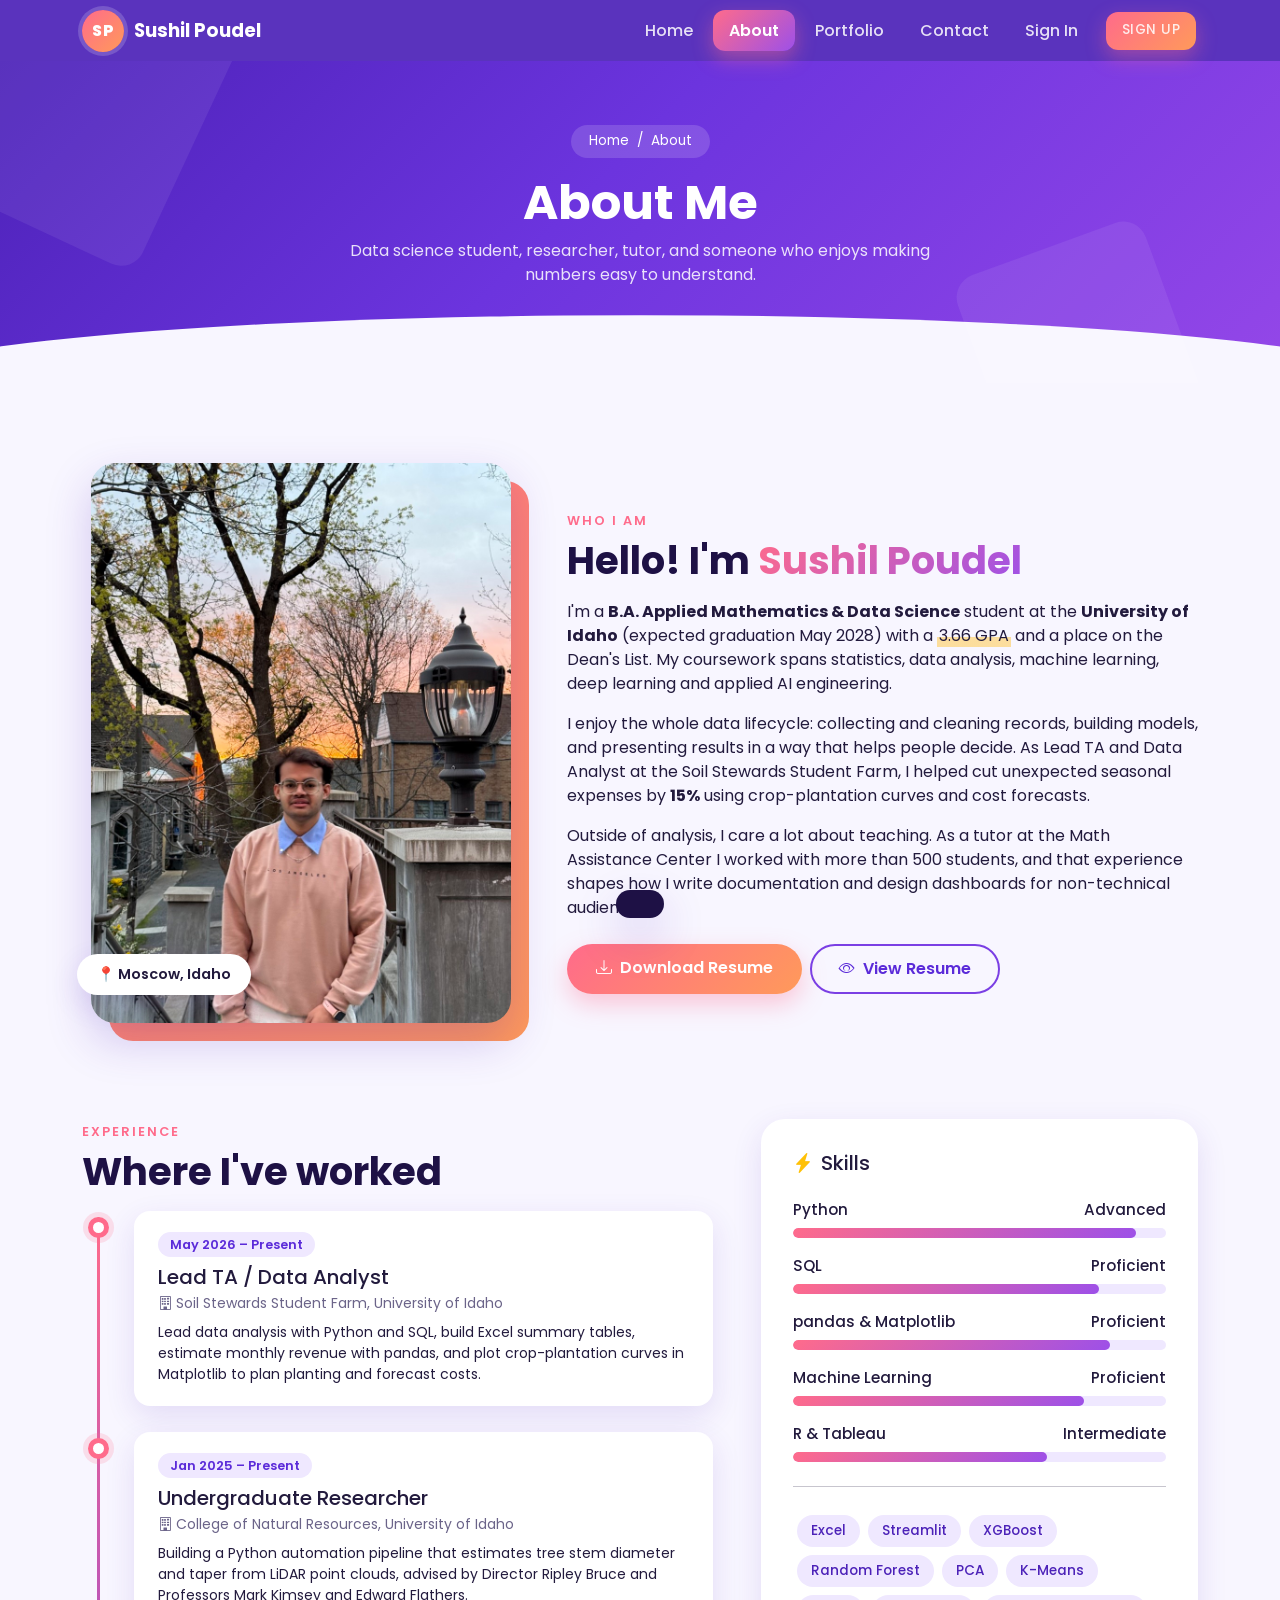
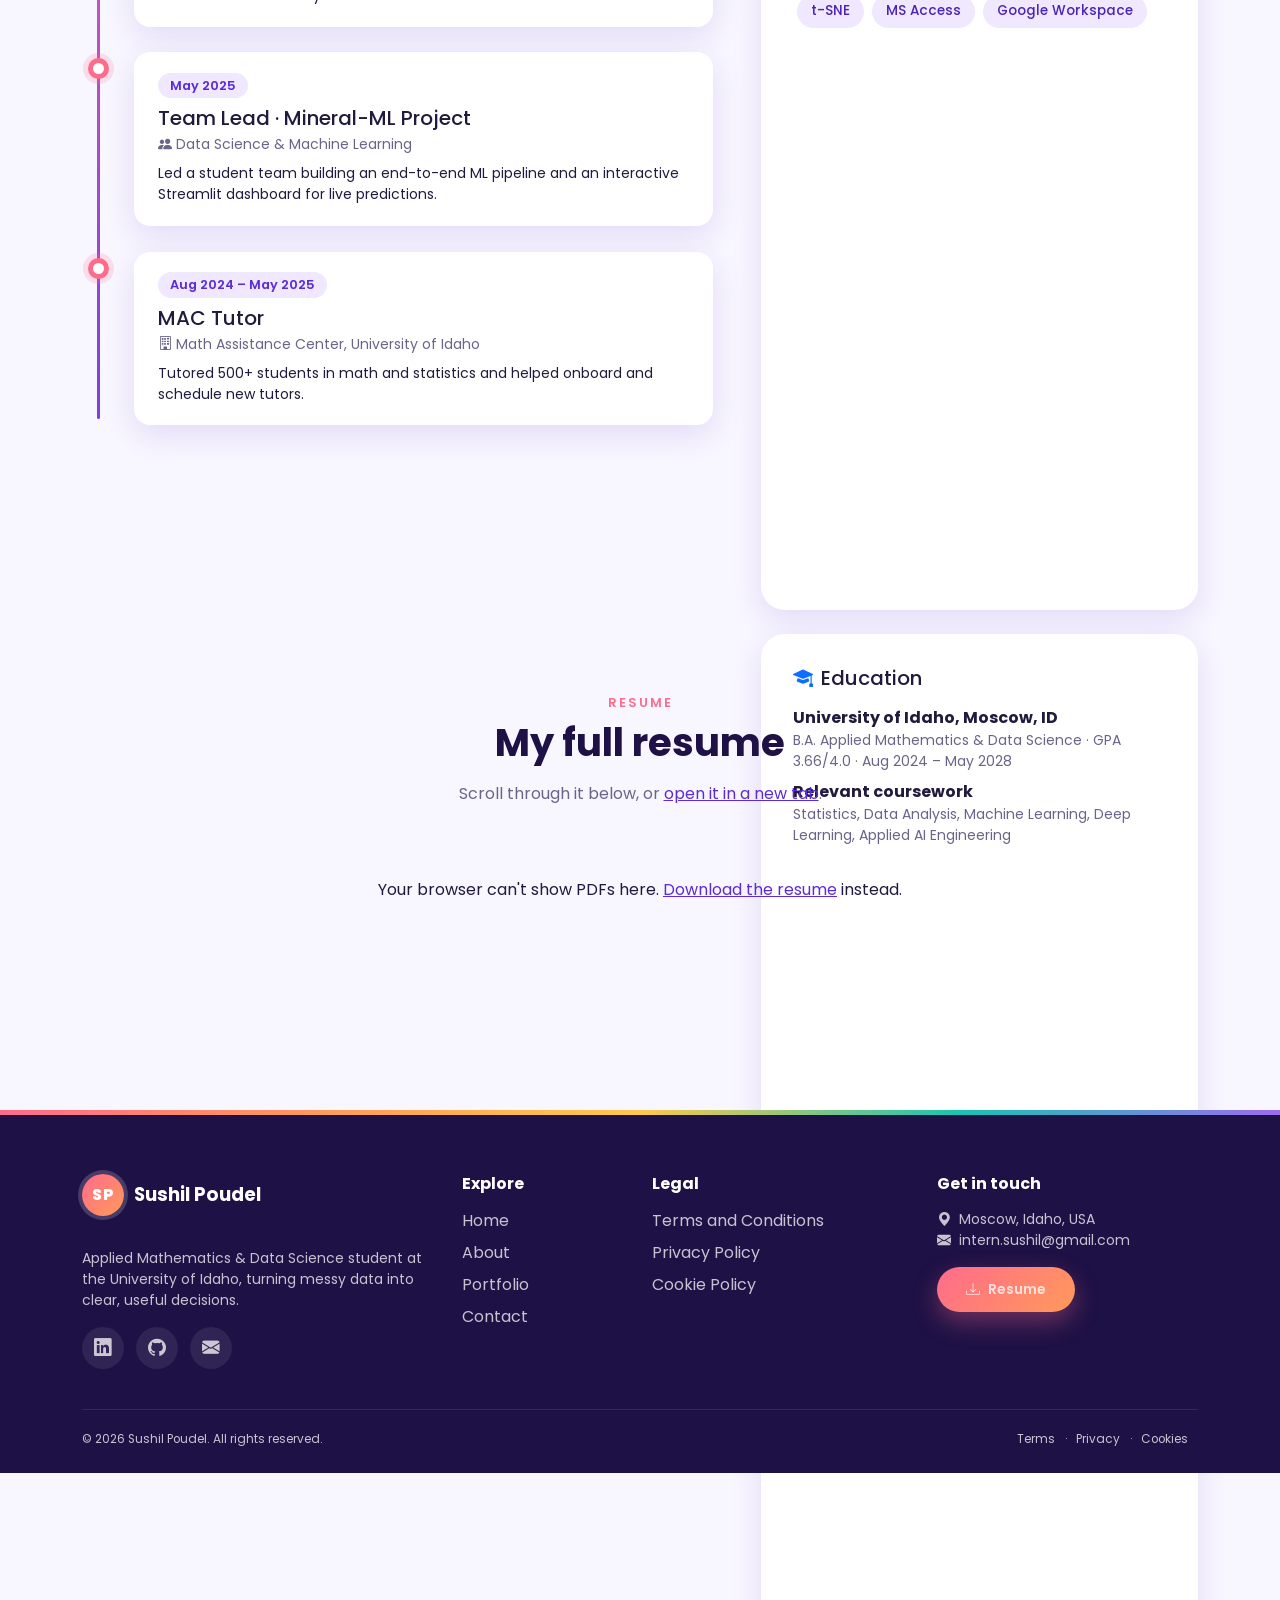
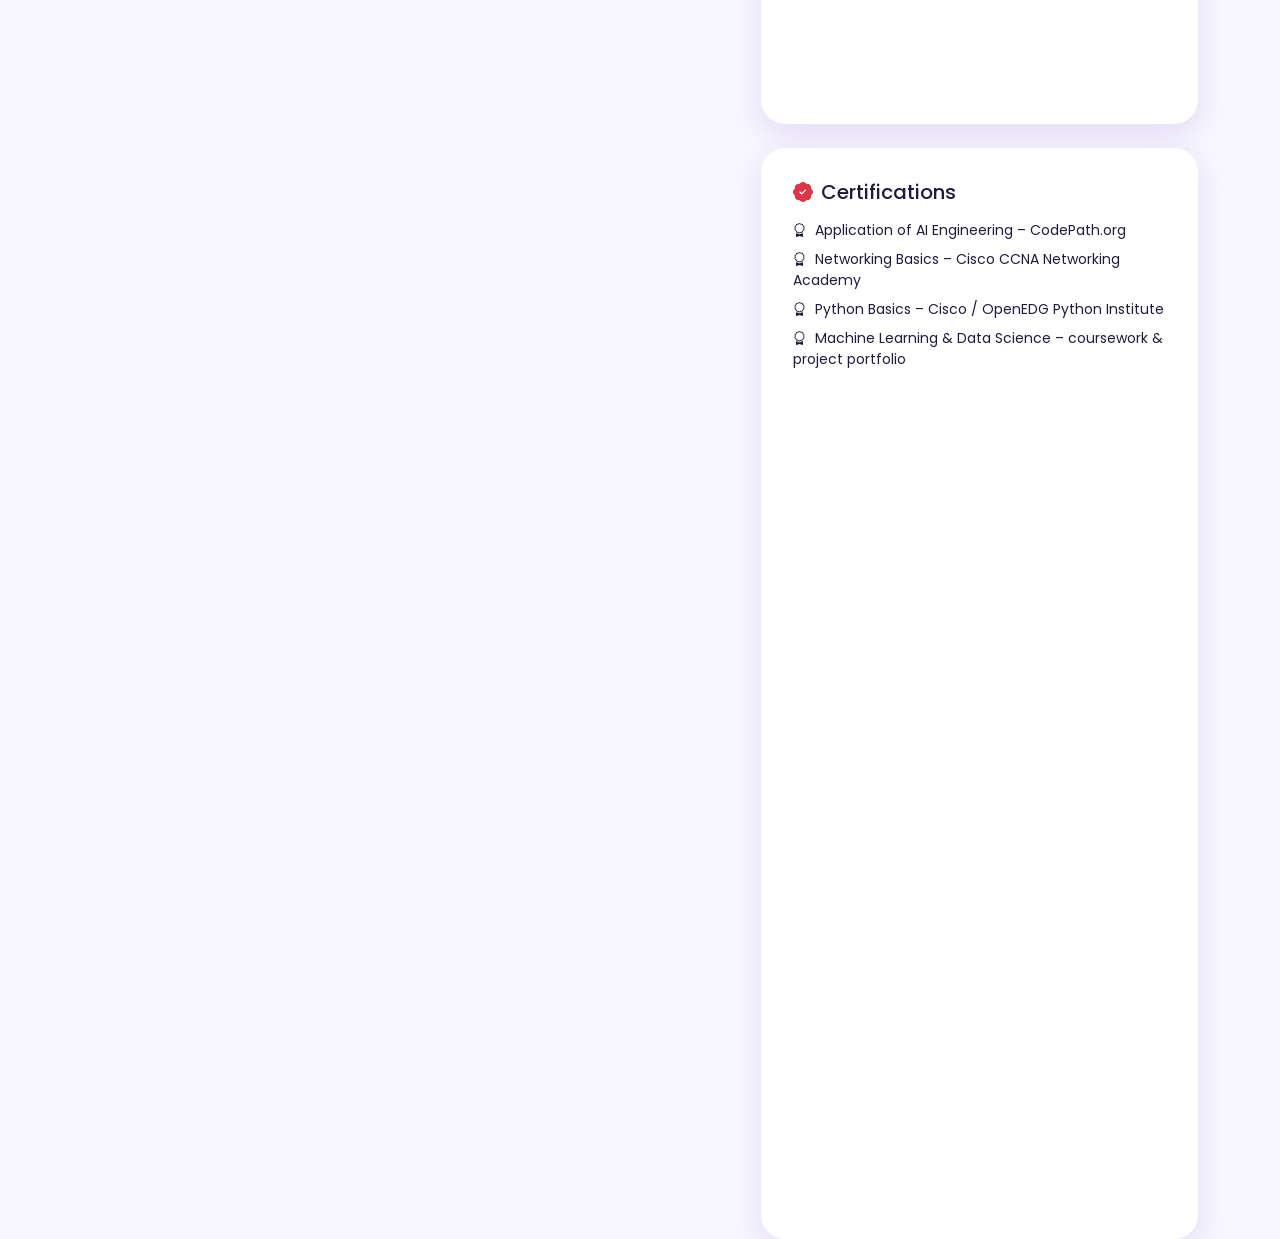
==== about.html @ 6237a8cf "initial commit" ====
<!DOCTYPE html>
<html lang="en">
<head>
  <meta charset="UTF-8">
  <meta name="viewport" content="width=device-width, initial-scale=1.0">
  <meta name="description" content="About Sushil Poudel: education, experience, skills and resume.">
  <meta name="author" content="Sushil Poudel">
  <title>About | Sushil Poudel</title>
  <link rel="icon" href="images/profile.jpg">
  <link rel="preconnect" href="https://fonts.googleapis.com">
  <link rel="preconnect" href="https://fonts.gstatic.com" crossorigin>
  <link href="https://fonts.googleapis.com/css2?family=Poppins:wght@300;400;500;600;700;800&display=swap" rel="stylesheet">
  <link href="https://cdn.jsdelivr.net/npm/bootstrap@5.3.3/dist/css/bootstrap.min.css" rel="stylesheet">
  <link href="https://cdn.jsdelivr.net/npm/bootstrap-icons@1.11.3/font/bootstrap-icons.min.css" rel="stylesheet">
  <link rel="stylesheet" href="style.css">
</head>
<body>
  <header>
    <nav class="navbar navbar-expand-lg navbar-dark site-nav sticky-top" aria-label="Main navigation">
      <div class="container">
        <a class="brand-logo" href="index.html">
          <span class="brand-mark">SP</span>
          <span>Sushil Poudel</span>
        </a>
        <button class="navbar-toggler" type="button" data-bs-toggle="collapse" data-bs-target="#mainNav"
          aria-controls="mainNav" aria-expanded="false" aria-label="Toggle navigation">
          <span class="navbar-toggler-icon"></span>
        </button>
        <div class="collapse navbar-collapse" id="mainNav">
          <ul class="navbar-nav ms-auto align-items-lg-center">
            <li class="nav-item"><a class="nav-link" href="index.html">Home</a></li>
            <li class="nav-item"><a class="nav-link active" aria-current="page" href="about.html">About</a></li>
            <li class="nav-item"><a class="nav-link" href="portfolio.html">Portfolio</a></li>
            <li class="nav-item"><a class="nav-link" href="contact.html">Contact</a></li>
            <li class="nav-item"><a class="nav-link" href="signin.html">Sign In</a></li>
            <li class="nav-item ms-lg-2"><a class="nav-link btn-nav-cta" href="signup.html">Sign Up</a></li>
          </ul>
        </div>
      </div>
    </nav>
  </header>

  <main>
    <section class="page-banner">
      <div class="container position-relative">
        <div class="breadcrumb-pill"><a href="index.html">Home</a><span>/</span><span>About</span></div>
        <h1>About Me</h1>
        <p>Data science student, researcher, tutor, and someone who enjoys making numbers easy to understand.</p>
      </div>
      <div class="banner-curve"></div>
    </section>

    <section class="section">
      <div class="container">
        <div class="row align-items-center g-5">
          <div class="col-lg-5 reveal">
            <figure class="about-photo mx-auto" style="max-width:420px">
              <img src="images/profile.jpg" alt="Sushil Poudel standing outdoors at sunset">
              <figcaption>&#128205; Moscow, Idaho</figcaption>
            </figure>
          </div>
          <div class="col-lg-7 reveal">
            <span class="section-tag">Who I am</span>
            <h2 class="section-title">Hello! I'm <span class="text-gradient">Sushil Poudel</span></h2>
            <p>
              I'm a <strong>B.A. Applied Mathematics &amp; Data Science</strong> student at the
              <strong>University of Idaho</strong> (expected graduation <time datetime="2028-05">May 2028</time>) with a
              <mark>3.66 GPA</mark> and a place on the Dean's List. My coursework spans statistics, data analysis, machine
              learning, deep learning and applied AI engineering.
            </p>
            <p>
              I enjoy the whole data lifecycle: collecting and cleaning records, building models, and presenting results in a
              way that helps people decide. As Lead TA and Data Analyst at the Soil Stewards Student Farm, I helped
              cut unexpected seasonal expenses by <strong>15%</strong> using crop-plantation curves and cost forecasts.
            </p>
            <p>
              Outside of analysis, I care a lot about teaching. As a tutor at the Math Assistance Center I worked with more
              than 500 students, and that experience shapes how I write documentation and design dashboards for
              non-technical audiences.
            </p>
            <div class="d-flex flex-wrap gap-2 mt-4">
              <a href="assets/Sushil_Poudel_Resume.pdf" download class="btn btn-gradient"><i class="bi bi-download me-2"></i>Download Resume</a>
              <a href="#resume" class="btn btn-outline-purple"><i class="bi bi-eye me-2"></i>View Resume</a>
            </div>
          </div>
        </div>
      </div>
    </section>

    <section class="section pt-0">
      <div class="container">
        <div class="row g-5">
          <div class="col-lg-7">
            <span class="section-tag reveal">Experience</span>
            <h2 class="section-title reveal">Where I've worked</h2>
            <ol class="timeline">
              <li class="reveal">
                <div class="tl-card">
                  <time datetime="2026-05">May 2026 &ndash; Present</time>
                  <h3 class="h5 mb-1">Lead TA / Data Analyst</h3>
                  <p class="small text-muted-soft mb-2"><i class="bi bi-building me-1"></i>Soil Stewards Student Farm, University of Idaho</p>
                  <p class="small mb-0">Lead data analysis with Python and SQL, build Excel summary tables, estimate monthly revenue with pandas, and
                    plot crop-plantation curves in Matplotlib to plan planting and forecast costs.</p>
                </div>
              </li>
              <li class="reveal">
                <div class="tl-card">
                  <time datetime="2025-01">Jan 2025 &ndash; Present</time>
                  <h3 class="h5 mb-1">Undergraduate Researcher</h3>
                  <p class="small text-muted-soft mb-2"><i class="bi bi-building me-1"></i>College of Natural Resources, University of Idaho</p>
                  <p class="small mb-0">Building a Python automation pipeline that estimates tree stem diameter and taper from LiDAR point clouds,
                    advised by Director Ripley Bruce and Professors Mark Kimsey and Edward Flathers.</p>
                </div>
              </li>
              <li class="reveal">
                <div class="tl-card">
                  <time datetime="2025-05">May 2025</time>
                  <h3 class="h5 mb-1">Team Lead &middot; Mineral-ML Project</h3>
                  <p class="small text-muted-soft mb-2"><i class="bi bi-people-fill me-1"></i>Data Science &amp; Machine Learning</p>
                  <p class="small mb-0">Led a student team building an end-to-end ML pipeline and an interactive Streamlit dashboard for live predictions.</p>
                </div>
              </li>
              <li class="reveal">
                <div class="tl-card">
                  <time datetime="2024-08">Aug 2024 &ndash; May 2025</time>
                  <h3 class="h5 mb-1">MAC Tutor</h3>
                  <p class="small text-muted-soft mb-2"><i class="bi bi-building me-1"></i>Math Assistance Center, University of Idaho</p>
                  <p class="small mb-0">Tutored 500+ students in math and statistics and helped onboard and schedule new tutors.</p>
                </div>
              </li>
            </ol>
          </div>

          <aside class="col-lg-5">
            <div class="card-pop reveal mb-4">
              <h3 class="h5 mb-4"><i class="bi bi-lightning-charge-fill text-warning me-2"></i>Skills</h3>
              <div class="skill-row"><div class="d-flex justify-content-between"><span>Python</span><span>Advanced</span></div><div class="skill-bar"><span data-width="92%"></span></div></div>
              <div class="skill-row"><div class="d-flex justify-content-between"><span>SQL</span><span>Proficient</span></div><div class="skill-bar"><span data-width="82%"></span></div></div>
              <div class="skill-row"><div class="d-flex justify-content-between"><span>pandas &amp; Matplotlib</span><span>Proficient</span></div><div class="skill-bar"><span data-width="85%"></span></div></div>
              <div class="skill-row"><div class="d-flex justify-content-between"><span>Machine Learning</span><span>Proficient</span></div><div class="skill-bar"><span data-width="78%"></span></div></div>
              <div class="skill-row mb-0"><div class="d-flex justify-content-between"><span>R &amp; Tableau</span><span>Intermediate</span></div><div class="skill-bar"><span data-width="68%"></span></div></div>
              <hr class="my-4">
              <div>
                <span class="chip">Excel</span><span class="chip">Streamlit</span><span class="chip">XGBoost</span>
                <span class="chip">Random Forest</span><span class="chip">PCA</span><span class="chip">K-Means</span>
                <span class="chip">t-SNE</span><span class="chip">MS Access</span><span class="chip">Google Workspace</span>
              </div>
            </div>

            <div class="card-pop reveal mb-4">
              <h3 class="h5 mb-3"><i class="bi bi-mortarboard-fill text-primary me-2"></i>Education</h3>
              <dl class="mb-0">
                <dt>University of Idaho, Moscow, ID</dt>
                <dd class="small text-muted-soft">B.A. Applied Mathematics &amp; Data Science &middot; GPA 3.66/4.0 &middot; Aug 2024 &ndash; May 2028</dd>
                <dt>Relevant coursework</dt>
                <dd class="small text-muted-soft mb-0">Statistics, Data Analysis, Machine Learning, Deep Learning, Applied AI Engineering</dd>
              </dl>
            </div>

            <div class="card-pop reveal">
              <h3 class="h5 mb-3"><i class="bi bi-patch-check-fill text-danger me-2"></i>Certifications</h3>
              <ul class="list-unstyled small mb-0">
                <li class="mb-2"><i class="bi bi-award me-2"></i>Application of AI Engineering &ndash; CodePath.org</li>
                <li class="mb-2"><i class="bi bi-award me-2"></i>Networking Basics &ndash; Cisco CCNA Networking Academy</li>
                <li class="mb-2"><i class="bi bi-award me-2"></i>Python Basics &ndash; Cisco / OpenEDG Python Institute</li>
                <li><i class="bi bi-award me-2"></i>Machine Learning &amp; Data Science &ndash; coursework &amp; project portfolio</li>
              </ul>
            </div>
          </aside>
        </div>
      </div>
    </section>

    <section class="section pt-0" id="resume">
      <div class="container reveal">
        <div class="text-center mb-4">
          <span class="section-tag">Resume</span>
          <h2 class="section-title">My full resume</h2>
          <p class="text-muted-soft">Scroll through it below, or <a href="assets/Sushil_Poudel_Resume.pdf" target="_blank" rel="noopener">open it in a new tab</a>.</p>
        </div>
        <object class="resume-frame" data="assets/Sushil_Poudel_Resume.pdf" type="application/pdf">
          <p class="text-center p-5">Your browser can't show PDFs here. <a href="assets/Sushil_Poudel_Resume.pdf" download>Download the resume</a> instead.</p>
        </object>
      </div>
    </section>
  </main>

  <footer class="site-footer">
    <div class="container">
      <div class="row g-4">
        <div class="col-lg-4 col-md-6">
          <a class="brand-logo mb-3" href="index.html"><span class="brand-mark">SP</span><span>Sushil Poudel</span></a>
          <p class="small mt-3">Applied Mathematics &amp; Data Science student at the University of Idaho, turning messy data into clear, useful decisions.</p>
          <div class="social mt-3">
            <a href="https://www.linkedin.com/in/sushilPoudel" target="_blank" rel="noopener" aria-label="LinkedIn"><i class="bi bi-linkedin"></i></a>
            <a href="https://github.com/SushilPoudel2005" target="_blank" rel="noopener" aria-label="GitHub"><i class="bi bi-github"></i></a>
            <a href="mailto:intern.sushil@gmail.com" aria-label="Email"><i class="bi bi-envelope-fill"></i></a>
          </div>
        </div>
        <div class="col-lg-2 col-md-6 col-6">
          <h5>Explore</h5>
          <ul class="list-unstyled footer-links">
            <li><a href="index.html">Home</a></li>
            <li><a href="about.html">About</a></li>
            <li><a href="portfolio.html">Portfolio</a></li>
            <li><a href="contact.html">Contact</a></li>
          </ul>
        </div>
        <div class="col-lg-3 col-md-6 col-6">
          <h5>Legal</h5>
          <ul class="list-unstyled footer-links">
            <li><a href="terms.html">Terms and Conditions</a></li>
            <li><a href="privacy.html">Privacy Policy</a></li>
            <li><a href="cookie.html">Cookie Policy</a></li>
          </ul>
        </div>
        <div class="col-lg-3 col-md-6">
          <h5>Get in touch</h5>
          <address class="small mb-0">
            <i class="bi bi-geo-alt-fill me-2"></i>Moscow, Idaho, USA<br>
            <i class="bi bi-envelope-fill me-2"></i><a href="mailto:intern.sushil@gmail.com">intern.sushil@gmail.com</a>
          </address>
          <a href="assets/Sushil_Poudel_Resume.pdf" download class="btn btn-gradient btn-sm mt-3"><i class="bi bi-download me-2"></i>Resume</a>
        </div>
      </div>
      <div class="footer-bottom d-flex flex-column flex-md-row justify-content-between align-items-center gap-2">
        <small>&copy; <span class="year">2026</span> Sushil Poudel. All rights reserved.</small>
        <nav class="legal-menu small" aria-label="Legal">
          <a href="terms.html">Terms</a>&middot;<a href="privacy.html">Privacy</a>&middot;<a href="cookie.html">Cookies</a>
        </nav>
      </div>
    </div>
  </footer>

  <button class="back-to-top" type="button" aria-label="Back to top"><i class="bi bi-arrow-up"></i></button>
  <div class="form-toast" role="status" aria-live="polite"></div>

  <script src="https://cdn.jsdelivr.net/npm/bootstrap@5.3.3/dist/js/bootstrap.bundle.min.js"></script>
  <script src="js/main.js"></script>
</body>
</html>
---- style.css ----
/* ==========================================================
   Sushil Poudel — Portfolio
   Shared stylesheet for every page (works on top of Bootstrap 5)
   ========================================================== */

:root {
  --purple-900: #1e1145;
  --purple-700: #4c22b8;
  --purple-600: #5b2bd9;
  --purple-500: #7b3fe4;
  --purple-400: #9d6bf0;
  --purple-100: #efe8ff;
  --coral: #ff6b8b;
  --orange: #ff9a5a;
  --teal: #19c3b4;
  --yellow: #ffc94d;
  --ink: #221a3d;
  --muted: #6b6489;
  --bg: #f8f6ff;
  --white: #ffffff;

  --grad-hero: linear-gradient(135deg, #4c22b8 0%, #6c34de 45%, #9447e8 100%);
  --grad-warm: linear-gradient(135deg, #ff6b8b 0%, #ff9a5a 100%);
  --grad-pink-purple: linear-gradient(135deg, #ff6b8b 0%, #9d50e8 100%);
  --grad-teal: linear-gradient(135deg, #19c3b4 0%, #3d7cf0 100%);

  --radius-lg: 24px;
  --radius-md: 16px;
  --shadow-soft: 0 10px 30px rgba(76, 34, 184, 0.12);
  --shadow-pop: 0 18px 45px rgba(76, 34, 184, 0.22);
}

* { box-sizing: border-box; }

html { scroll-behavior: smooth; }

body {
  font-family: 'Poppins', 'Segoe UI', Tahoma, sans-serif;
  color: var(--ink);
  background-color: var(--bg);
  display: flex;
  flex-direction: column;
  min-height: 100vh;
  overflow-x: hidden;
}

main { flex: 1; }

h1, h2, h3, h4, h5, h6 { font-weight: 700; color: var(--purple-900); }

a { color: var(--purple-600); }

::selection { background: var(--coral); color: #fff; }

.text-gradient {
  background: var(--grad-pink-purple);
  -webkit-background-clip: text;
  background-clip: text;
  -webkit-text-fill-color: transparent;
}

.text-muted-soft { color: var(--muted); }

mark {
  background: linear-gradient(transparent 55%, rgba(255, 201, 77, 0.55) 55%);
  padding: 0 2px;
  color: inherit;
}

/* ---------- Navbar ---------- */
.site-nav {
  background: rgba(76, 34, 184, 0.92);
  backdrop-filter: blur(12px);
  -webkit-backdrop-filter: blur(12px);
  padding: 0.6rem 0;
  transition: box-shadow 0.3s ease, padding 0.3s ease;
}

.site-nav.scrolled {
  box-shadow: 0 8px 25px rgba(30, 17, 69, 0.3);
  padding: 0.35rem 0;
}

.brand-logo {
  display: inline-flex;
  align-items: center;
  gap: 10px;
  font-weight: 700;
  color: #fff !important;
  font-size: 1.15rem;
  text-decoration: none;
}

.brand-mark {
  width: 42px;
  height: 42px;
  border-radius: 50%;
  display: grid;
  place-items: center;
  background: var(--grad-warm);
  color: #fff;
  font-weight: 800;
  font-size: 1rem;
  letter-spacing: 0.5px;
  box-shadow: 0 0 0 4px rgba(255, 255, 255, 0.18);
  transition: transform 0.4s ease;
}

.brand-logo:hover .brand-mark { transform: rotate(360deg); }

.site-nav .nav-link {
  color: rgba(255, 255, 255, 0.85) !important;
  font-weight: 500;
  padding: 0.55rem 1rem !important;
  margin: 0 2px;
  border-radius: 12px;
  position: relative;
  transition: color 0.2s ease, background 0.2s ease;
}

.site-nav .nav-link:hover { color: #fff !important; background: rgba(255, 255, 255, 0.1); }

/* Highlight for the page the visitor is on */
.site-nav .nav-link.active {
  color: #fff !important;
  background: var(--grad-pink-purple);
  box-shadow: 0 8px 20px rgba(255, 107, 139, 0.45);
  font-weight: 600;
}

.btn-nav-cta {
  background: var(--grad-warm);
  color: #fff !important;
  border: none;
  border-radius: 50px;
  padding: 0.55rem 1.3rem !important;
  font-weight: 600;
  text-transform: uppercase;
  font-size: 0.85rem;
  letter-spacing: 0.5px;
  box-shadow: 0 8px 20px rgba(255, 107, 139, 0.4);
}

.btn-nav-cta:hover { transform: translateY(-2px); }

.site-nav .btn-nav-cta.active {
  outline: 3px solid rgba(255, 255, 255, 0.8);
  outline-offset: 2px;
}

.navbar-toggler { border-color: rgba(255, 255, 255, 0.4); }
.navbar-toggler:focus { box-shadow: 0 0 0 3px rgba(255, 255, 255, 0.3); }

/* ---------- Buttons ---------- */
.btn-gradient {
  background: var(--grad-warm);
  color: #fff;
  border: none;
  border-radius: 50px;
  padding: 0.75rem 1.8rem;
  font-weight: 600;
  box-shadow: 0 10px 24px rgba(255, 107, 139, 0.35);
  transition: transform 0.25s ease, box-shadow 0.25s ease;
}

.btn-gradient:hover,
.btn-gradient:focus {
  color: #fff;
  transform: translateY(-3px);
  box-shadow: 0 14px 30px rgba(255, 107, 139, 0.5);
}

.btn-outline-purple {
  border: 2px solid var(--purple-500);
  color: var(--purple-600);
  border-radius: 50px;
  padding: 0.7rem 1.7rem;
  font-weight: 600;
  background: transparent;
  transition: all 0.25s ease;
}

.btn-outline-purple:hover { background: var(--purple-500); color: #fff; }

.btn-glass {
  background: rgba(255, 255, 255, 0.15);
  color: #fff;
  border: 1px solid rgba(255, 255, 255, 0.35);
  border-radius: 50px;
  padding: 0.7rem 1.7rem;
  font-weight: 600;
}

.btn-glass:hover { background: #fff; color: var(--purple-600); }

/* ---------- Home hero ---------- */
.hero {
  position: relative;
  background: var(--grad-hero);
  overflow: hidden;
  padding: 3.5rem 0 0;
  color: #fff;
}

/* faint geometric shapes like the sample design */
.hero .shape {
  position: absolute;
  background: rgba(255, 255, 255, 0.06);
  border-radius: 18px;
  pointer-events: none;
}

.hero .shape-1 { width: 320px; height: 320px; top: -80px; left: -60px; transform: rotate(25deg); }
.hero .shape-2 { width: 220px; height: 220px; top: 120px; right: 6%; transform: rotate(-18deg); }
.hero .shape-3 { width: 160px; height: 160px; bottom: 200px; left: 12%; transform: rotate(40deg); background: rgba(255, 255, 255, 0.05); }
.hero .shape-4 { width: 420px; height: 420px; top: -160px; right: -140px; transform: rotate(12deg); background: rgba(0, 0, 0, 0.06); }
.hero .shape-5 { width: 90px; height: 90px; top: 45%; left: 46%; transform: rotate(60deg); background: rgba(255, 255, 255, 0.04); }

.hero-arc {
  position: absolute;
  left: 50%;
  bottom: -980px;
  width: 1700px;
  height: 1300px;
  transform: translateX(-50%);
  border-radius: 50%;
  background: var(--bg);
}

.hero-intro { position: relative; z-index: 2; }

.hero-intro .eyebrow {
  display: inline-block;
  padding: 6px 16px;
  border-radius: 50px;
  background: rgba(255, 255, 255, 0.15);
  font-size: 0.85rem;
  letter-spacing: 1px;
  text-transform: uppercase;
}

.hero-intro h1 { color: #fff; font-size: clamp(2rem, 5vw, 3.2rem); }

.typed-role {
  font-weight: 600;
  color: var(--yellow);
  border-right: 3px solid var(--yellow);
  padding-right: 4px;
  animation: caret 0.8s step-end infinite;
}

@keyframes caret { 50% { border-color: transparent; } }

.hero-stage {
  position: relative;
  z-index: 2;
  max-width: 820px;
  height: 430px;
  margin: 1.5rem auto 0;
}

.avatar-wrap {
  position: absolute;
  left: 50%;
  top: 30px;
  transform: translateX(-50%);
  width: 270px;
  height: 270px;
}

/* concentric rings */
.avatar-wrap::before,
.avatar-wrap::after {
  content: "";
  position: absolute;
  inset: -40px;
  border-radius: 50%;
  border: 2px solid rgba(255, 255, 255, 0.25);
  animation: ripple 3.2s ease-out infinite;
}

.avatar-wrap::after { animation-delay: 1.6s; }

@keyframes ripple {
  0% { transform: scale(0.85); opacity: 1; }
  100% { transform: scale(1.35); opacity: 0; }
}

.avatar {
  width: 100%;
  height: 100%;
  border-radius: 50%;
  overflow: hidden;
  background: var(--grad-pink-purple);
  border: 5px solid rgba(255, 255, 255, 0.9);
  box-shadow:
    0 0 0 14px rgba(255, 255, 255, 0.08),
    0 0 0 28px rgba(255, 255, 255, 0.05),
    0 25px 50px rgba(30, 17, 69, 0.35);
  position: relative;
}

.avatar img {
  width: 100%;
  height: 100%;
  object-fit: cover;
  object-position: 50% 72%;
  transform: scale(1.9);
  transform-origin: 50% 58%;
  transition: transform 0.6s ease;
}

.avatar:hover img { transform: scale(2.05); }

.float-pill {
  position: absolute;
  z-index: 3;
  display: inline-flex;
  align-items: center;
  gap: 10px;
  background: #fff;
  color: var(--ink);
  padding: 12px 22px;
  border-radius: 50px;
  font-weight: 600;
  font-size: 0.95rem;
  text-decoration: none;
  box-shadow: 0 15px 35px rgba(30, 17, 69, 0.18);
  white-space: nowrap;
  animation: floaty 5s ease-in-out infinite;
  transition: box-shadow 0.25s ease, color 0.25s ease;
}

.float-pill:hover { color: var(--purple-600); box-shadow: 0 20px 45px rgba(255, 107, 139, 0.4); }

.float-pill .pill-icon {
  width: 34px;
  height: 34px;
  border-radius: 50%;
  display: grid;
  place-items: center;
  font-size: 1.1rem;
  color: #fff;
}

.pill-a { top: 70px; left: 4%; }
.pill-b { top: 70px; right: 4%; animation-delay: 1s; }
.pill-c { top: 255px; left: 0; animation-delay: 2s; }
.pill-d { top: 255px; right: 0; animation-delay: 1.5s; }
.pill-cv {
  top: 330px;
  left: 50%;
  margin-left: -105px;
  width: 210px;
  justify-content: center;
  font-size: 1.05rem;
  animation-delay: 0.5s;
}

@keyframes floaty {
  0%, 100% { translate: 0 0; }
  50% { translate: 0 -12px; }
}

/* ---------- Inner page banner ---------- */
.page-banner {
  position: relative;
  background: var(--grad-hero);
  color: #fff;
  padding: 4rem 0 6rem;
  overflow: hidden;
  text-align: center;
}

.page-banner h1 { color: #fff; font-size: clamp(2rem, 4.5vw, 3rem); }
.page-banner p { color: rgba(255, 255, 255, 0.85); max-width: 640px; margin: 0.5rem auto 0; }

.page-banner::before,
.page-banner::after {
  content: "";
  position: absolute;
  border-radius: 24px;
  background: rgba(255, 255, 255, 0.07);
  transform: rotate(25deg);
}

.page-banner::before { width: 260px; height: 260px; top: -90px; left: -60px; }
.page-banner::after { width: 200px; height: 200px; bottom: -60px; right: 8%; transform: rotate(-20deg); }

.page-banner .banner-curve {
  position: absolute;
  bottom: -2px;
  left: 0;
  width: 100%;
  height: 70px;
  background: var(--bg);
  clip-path: ellipse(60% 100% at 50% 100%);
}

.breadcrumb-pill {
  display: inline-flex;
  gap: 8px;
  padding: 6px 18px;
  border-radius: 50px;
  background: rgba(255, 255, 255, 0.15);
  font-size: 0.85rem;
  margin-bottom: 1rem;
}

.breadcrumb-pill a { color: #fff; text-decoration: none; }

/* ---------- Sections & cards ---------- */
.section { padding: 5rem 0; }
.section-sm { padding: 3rem 0; }

.section-tag {
  display: inline-block;
  color: var(--coral);
  font-weight: 600;
  letter-spacing: 2px;
  text-transform: uppercase;
  font-size: 0.8rem;
  margin-bottom: 0.5rem;
}

.section-title { font-size: clamp(1.7rem, 3.5vw, 2.4rem); margin-bottom: 1rem; }

.card-pop {
  background: #fff;
  border: none;
  border-radius: var(--radius-lg);
  box-shadow: var(--shadow-soft);
  padding: 2rem;
  height: 100%;
  transition: transform 0.3s ease, box-shadow 0.3s ease;
}

.card-pop:hover { transform: translateY(-8px); box-shadow: var(--shadow-pop); }

.icon-badge {
  width: 60px;
  height: 60px;
  border-radius: 18px;
  display: grid;
  place-items: center;
  font-size: 1.6rem;
  color: #fff;
  margin-bottom: 1.2rem;
  transition: transform 0.3s ease;
}

.card-pop:hover .icon-badge { transform: rotate(-8deg) scale(1.08); }

.bg-grad-warm { background: var(--grad-warm); }
.bg-grad-purple { background: var(--grad-hero); }
.bg-grad-teal { background: var(--grad-teal); }
.bg-grad-pink { background: var(--grad-pink-purple); }
.bg-grad-yellow { background: linear-gradient(135deg, #ffc94d 0%, #ff9a5a 100%); }

/* stats strip */
.stat-card {
  background: #fff;
  border-radius: var(--radius-md);
  padding: 1.6rem 1rem;
  text-align: center;
  box-shadow: var(--shadow-soft);
  height: 100%;
}

.stat-card .stat-num {
  font-size: 2.3rem;
  font-weight: 800;
  line-height: 1;
}

.stat-card .stat-label { color: var(--muted); font-size: 0.9rem; margin-top: 0.4rem; }

/* call to action band */
.cta-band {
  background: var(--grad-pink-purple);
  border-radius: var(--radius-lg);
  color: #fff;
  padding: 3rem;
  position: relative;
  overflow: hidden;
}

.cta-band h2 { color: #fff; }

.cta-band::after {
  content: "";
  position: absolute;
  width: 260px;
  height: 260px;
  right: -60px;
  top: -80px;
  border-radius: 50%;
  background: rgba(255, 255, 255, 0.12);
}

blockquote.quote {
  border-left: 5px solid var(--coral);
  background: #fff;
  border-radius: 0 var(--radius-md) var(--radius-md) 0;
  padding: 1.5rem 1.8rem;
  box-shadow: var(--shadow-soft);
  font-style: italic;
  color: var(--purple-900);
}

/* ---------- About ---------- */
.about-photo {
  position: relative;
  border-radius: var(--radius-lg);
  overflow: visible;
}

.about-photo img {
  width: 100%;
  border-radius: var(--radius-lg);
  box-shadow: var(--shadow-pop);
  position: relative;
  z-index: 1;
}

.about-photo::before {
  content: "";
  position: absolute;
  inset: 18px -18px -18px 18px;
  border-radius: var(--radius-lg);
  background: var(--grad-warm);
  z-index: 0;
}

.about-photo figcaption {
  position: absolute;
  z-index: 2;
  left: -14px;
  bottom: 28px;
  background: #fff;
  border-radius: 50px;
  padding: 10px 20px;
  font-weight: 600;
  font-size: 0.9rem;
  box-shadow: var(--shadow-soft);
}

.timeline {
  list-style: none;
  padding-left: 0;
  position: relative;
  margin: 0;
}

.timeline::before {
  content: "";
  position: absolute;
  left: 15px;
  top: 6px;
  bottom: 6px;
  width: 3px;
  background: linear-gradient(var(--coral), var(--purple-500));
  border-radius: 3px;
}

.timeline li {
  position: relative;
  padding-left: 52px;
  margin-bottom: 1.6rem;
}

.timeline li::before {
  content: "";
  position: absolute;
  left: 6px;
  top: 6px;
  width: 21px;
  height: 21px;
  border-radius: 50%;
  background: #fff;
  border: 5px solid var(--coral);
  box-shadow: 0 0 0 5px rgba(255, 107, 139, 0.18);
}

.timeline .tl-card {
  background: #fff;
  border-radius: var(--radius-md);
  padding: 1.3rem 1.5rem;
  box-shadow: var(--shadow-soft);
  transition: transform 0.25s ease;
}

.timeline .tl-card:hover { transform: translateX(6px); }

.timeline time {
  display: inline-block;
  font-size: 0.8rem;
  font-weight: 600;
  color: var(--purple-600);
  background: var(--purple-100);
  border-radius: 50px;
  padding: 3px 12px;
  margin-bottom: 0.5rem;
}

.skill-row { margin-bottom: 1.1rem; }
.skill-row .d-flex { font-weight: 500; font-size: 0.95rem; margin-bottom: 0.35rem; }

.skill-bar {
  height: 10px;
  border-radius: 10px;
  background: var(--purple-100);
  overflow: hidden;
}

.skill-bar span {
  display: block;
  height: 100%;
  width: 0;
  border-radius: 10px;
  background: var(--grad-pink-purple);
  transition: width 1.4s cubic-bezier(.2, .8, .2, 1);
}

.chip {
  display: inline-block;
  padding: 6px 14px;
  margin: 4px;
  border-radius: 50px;
  background: var(--purple-100);
  color: var(--purple-700);
  font-size: 0.85rem;
  font-weight: 500;
  transition: all 0.2s ease;
}

.chip:hover { background: var(--purple-500); color: #fff; transform: translateY(-2px); }

.resume-frame {
  width: 100%;
  height: 720px;
  border: none;
  border-radius: var(--radius-md);
  box-shadow: var(--shadow-soft);
  background: #fff;
}

/* ---------- Portfolio ---------- */
.filter-bar .btn {
  border-radius: 50px;
  padding: 0.5rem 1.4rem;
  margin: 4px;
  font-weight: 500;
  background: #fff;
  color: var(--purple-700);
  border: 2px solid var(--purple-100);
}

.filter-bar .btn.active,
.filter-bar .btn:hover {
  background: var(--grad-pink-purple);
  color: #fff;
  border-color: transparent;
}

.project-card {
  background: #fff;
  border-radius: var(--radius-lg);
  overflow: hidden;
  box-shadow: var(--shadow-soft);
  height: 100%;
  display: flex;
  flex-direction: column;
  transition: transform 0.3s ease, box-shadow 0.3s ease;
}

.project-card:hover { transform: translateY(-8px); box-shadow: var(--shadow-pop); }

.project-thumb {
  height: 190px;
  display: grid;
  place-items: center;
  position: relative;
  color: #fff;
  font-size: 4rem;
  overflow: hidden;
}

.project-thumb i { transition: transform 0.5s ease; position: relative; z-index: 1; }
.project-card:hover .project-thumb i { transform: scale(1.2) rotate(-6deg); }

.project-thumb::before,
.project-thumb::after {
  content: "";
  position: absolute;
  border-radius: 50%;
  background: rgba(255, 255, 255, 0.15);
}

.project-thumb::before { width: 180px; height: 180px; top: -60px; right: -40px; }
.project-thumb::after { width: 120px; height: 120px; bottom: -50px; left: -20px; }

.project-thumb .thumb-tag {
  position: absolute;
  top: 14px;
  left: 14px;
  z-index: 2;
  font-size: 0.75rem;
  font-weight: 600;
  background: rgba(255, 255, 255, 0.25);
  padding: 4px 12px;
  border-radius: 50px;
}

.project-body { padding: 1.6rem; flex: 1; display: flex; flex-direction: column; }
.project-body .tags { margin-top: auto; padding-top: 0.8rem; }

.project-item { transition: opacity 0.35s ease, transform 0.35s ease; }
.project-item.hide { display: none; }

/* ---------- Contact ---------- */
.info-card {
  display: flex;
  gap: 1rem;
  align-items: center;
  background: #fff;
  border-radius: var(--radius-md);
  padding: 1.2rem 1.4rem;
  box-shadow: var(--shadow-soft);
  margin-bottom: 1rem;
  transition: transform 0.25s ease;
}

.info-card:hover { transform: translateX(6px); }

.info-card .icon-badge { margin-bottom: 0; width: 52px; height: 52px; font-size: 1.3rem; flex-shrink: 0; }

.info-card a { text-decoration: none; word-break: break-word; }

.map-wrap {
  border-radius: var(--radius-lg);
  overflow: hidden;
  box-shadow: var(--shadow-pop);
  border: 6px solid #fff;
}

.map-wrap iframe { display: block; width: 100%; height: 420px; border: 0; }

/* ---------- Forms ---------- */
.form-card {
  background: #fff;
  border-radius: var(--radius-lg);
  box-shadow: var(--shadow-pop);
  padding: 2.4rem;
}

.form-label { font-weight: 500; font-size: 0.92rem; color: var(--purple-900); }

.form-control,
.form-select {
  border-radius: 12px;
  border: 2px solid #ece7fb;
  padding: 0.7rem 1rem;
  background-color: #fcfbff;
  transition: border-color 0.2s ease, box-shadow 0.2s ease;
}

.form-control:focus,
.form-select:focus {
  border-color: var(--purple-400);
  box-shadow: 0 0 0 4px rgba(157, 107, 240, 0.18);
  background-color: #fff;
}

.input-group .btn-eye {
  border: 2px solid #ece7fb;
  border-left: none;
  border-radius: 0 12px 12px 0;
  background: #fcfbff;
  color: var(--muted);
}

.input-group .form-control { border-right: none; }

.form-check-input:checked { background-color: var(--purple-500); border-color: var(--purple-500); }

fieldset legend { font-size: 1rem; font-weight: 600; color: var(--purple-700); }

.auth-shell {
  border-radius: var(--radius-lg);
  overflow: hidden;
  box-shadow: var(--shadow-pop);
  background: #fff;
}

.auth-side {
  background: var(--grad-hero);
  color: #fff;
  padding: 3rem 2.4rem;
  position: relative;
  overflow: hidden;
  height: 100%;
}

.auth-side h2 { color: #fff; }
.auth-side p, .auth-side li { color: rgba(255, 255, 255, 0.88); }

.auth-side::after {
  content: "";
  position: absolute;
  width: 240px;
  height: 240px;
  border-radius: 50%;
  bottom: -90px;
  right: -70px;
  background: rgba(255, 255, 255, 0.1);
}

.auth-side .mini-avatar {
  width: 90px;
  height: 90px;
  border-radius: 50%;
  object-fit: cover;
  object-position: 50% 58%;
  border: 4px solid rgba(255, 255, 255, 0.8);
}

.auth-form { padding: 3rem 2.4rem; }

.strength {
  height: 6px;
  border-radius: 6px;
  background: #ece7fb;
  overflow: hidden;
  margin-top: 8px;
}

.strength span { display: block; height: 100%; width: 0; transition: width 0.3s ease, background 0.3s ease; }

.form-toast {
  position: fixed;
  bottom: 24px;
  left: 50%;
  transform: translate(-50%, 150%);
  background: var(--purple-900);
  color: #fff;
  padding: 14px 24px;
  border-radius: 50px;
  box-shadow: var(--shadow-pop);
  z-index: 2000;
  transition: transform 0.4s ease;
  max-width: calc(100% - 32px);
  text-align: center;
}

.form-toast.show { transform: translate(-50%, 0); }

/* ---------- Legal pages ---------- */
.legal-nav {
  position: sticky;
  top: 100px;
  background: #fff;
  border-radius: var(--radius-md);
  padding: 1.4rem;
  box-shadow: var(--shadow-soft);
}

.legal-nav a {
  display: block;
  padding: 6px 0;
  color: var(--muted);
  text-decoration: none;
  font-size: 0.92rem;
  border-left: 3px solid transparent;
  padding-left: 12px;
}

.legal-nav a:hover { color: var(--purple-600); border-left-color: var(--coral); }

.legal-content section {
  background: #fff;
  border-radius: var(--radius-md);
  padding: 1.8rem 2rem;
  margin-bottom: 1.3rem;
  box-shadow: var(--shadow-soft);
  scroll-margin-top: 100px;
}

.legal-content h2 { font-size: 1.3rem; display: flex; align-items: center; gap: 10px; }

.legal-content h2 .num {
  width: 34px;
  height: 34px;
  border-radius: 10px;
  display: inline-grid;
  place-items: center;
  font-size: 0.9rem;
  color: #fff;
  background: var(--grad-pink-purple);
}

.table-colorful thead th {
  background: var(--purple-600);
  color: #fff;
  border: none;
  font-weight: 500;
}

.table-colorful { border-radius: var(--radius-md); overflow: hidden; }

details.faq {
  background: #fff;
  border-radius: var(--radius-md);
  padding: 1rem 1.3rem;
  margin-bottom: 0.8rem;
  box-shadow: var(--shadow-soft);
}

details.faq summary { font-weight: 600; cursor: pointer; color: var(--purple-900); }
details.faq[open] summary { color: var(--coral); margin-bottom: 0.5rem; }

/* ---------- Footer ---------- */
.site-footer {
  background: var(--purple-900);
  color: rgba(255, 255, 255, 0.75);
  padding: 4rem 0 1.5rem;
  margin-top: 4rem;
  position: relative;
}

.site-footer::before {
  content: "";
  position: absolute;
  top: 0;
  left: 0;
  right: 0;
  height: 5px;
  background: linear-gradient(90deg, var(--coral), var(--orange), var(--yellow), var(--teal), var(--purple-400));
}

.site-footer h5 { color: #fff; font-size: 1rem; margin-bottom: 1rem; }

.site-footer a { color: rgba(255, 255, 255, 0.75); text-decoration: none; transition: color 0.2s ease, padding 0.2s ease; }
.site-footer a:hover { color: var(--coral); }

.footer-links li { margin-bottom: 0.5rem; }
.footer-links a:hover { padding-left: 4px; }

.footer-links a.active { color: var(--coral); font-weight: 600; }

.social a {
  width: 42px;
  height: 42px;
  border-radius: 50%;
  display: inline-grid;
  place-items: center;
  background: rgba(255, 255, 255, 0.08);
  margin-right: 8px;
  font-size: 1.1rem;
  transition: background 0.25s ease, transform 0.25s ease;
}

.social a:hover { background: var(--grad-warm); color: #fff; transform: translateY(-4px); }

.footer-bottom {
  border-top: 1px solid rgba(255, 255, 255, 0.1);
  margin-top: 2.5rem;
  padding-top: 1.3rem;
  font-size: 0.85rem;
}

.legal-menu a { margin: 0 0.6rem; }

.back-to-top {
  position: fixed;
  right: 22px;
  bottom: 22px;
  width: 48px;
  height: 48px;
  border-radius: 50%;
  border: none;
  background: var(--grad-warm);
  color: #fff;
  font-size: 1.2rem;
  box-shadow: 0 10px 25px rgba(255, 107, 139, 0.45);
  opacity: 0;
  visibility: hidden;
  transform: translateY(20px);
  transition: all 0.3s ease;
  z-index: 1000;
}

.back-to-top.show { opacity: 1; visibility: visible; transform: translateY(0); }

/* ---------- Scroll reveal ---------- */
.reveal { opacity: 0; transform: translateY(35px); transition: opacity 0.8s ease, transform 0.8s ease; }
.reveal.visible { opacity: 1; transform: none; }

@media (prefers-reduced-motion: reduce) {
  *, *::before, *::after { animation: none !important; transition: none !important; }
  .reveal { opacity: 1; transform: none; }
}

/* ---------- Responsive ---------- */
@media (max-width: 991.98px) {
  .site-nav .navbar-collapse { padding: 1rem 0; }
  .site-nav .nav-link { margin: 3px 0; }
  .btn-nav-cta { display: inline-block; margin-top: 0.5rem; }
}

@media (max-width: 767.98px) {
  .hero-stage { height: auto; padding-bottom: 2rem; }

  .avatar-wrap {
    position: relative;
    left: auto;
    top: auto;
    transform: none;
    width: 220px;
    height: 220px;
    margin: 2.5rem auto 3rem;
  }

  .pills-row {
    display: flex;
    flex-wrap: wrap;
    justify-content: center;
    gap: 12px;
  }

  .float-pill {
    position: static;
    margin: 0 !important;
    width: auto !important;
    font-size: 0.85rem;
    padding: 9px 16px;
  }

  .hero-arc { bottom: -1050px; }

  .section { padding: 3.5rem 0; }
  .form-card, .auth-form, .auth-side { padding: 2rem 1.4rem; }
  .cta-band { padding: 2rem 1.5rem; }
  .resume-frame { height: 480px; }
  .map-wrap iframe { height: 320px; }
  .about-photo figcaption { left: 10px; }
}
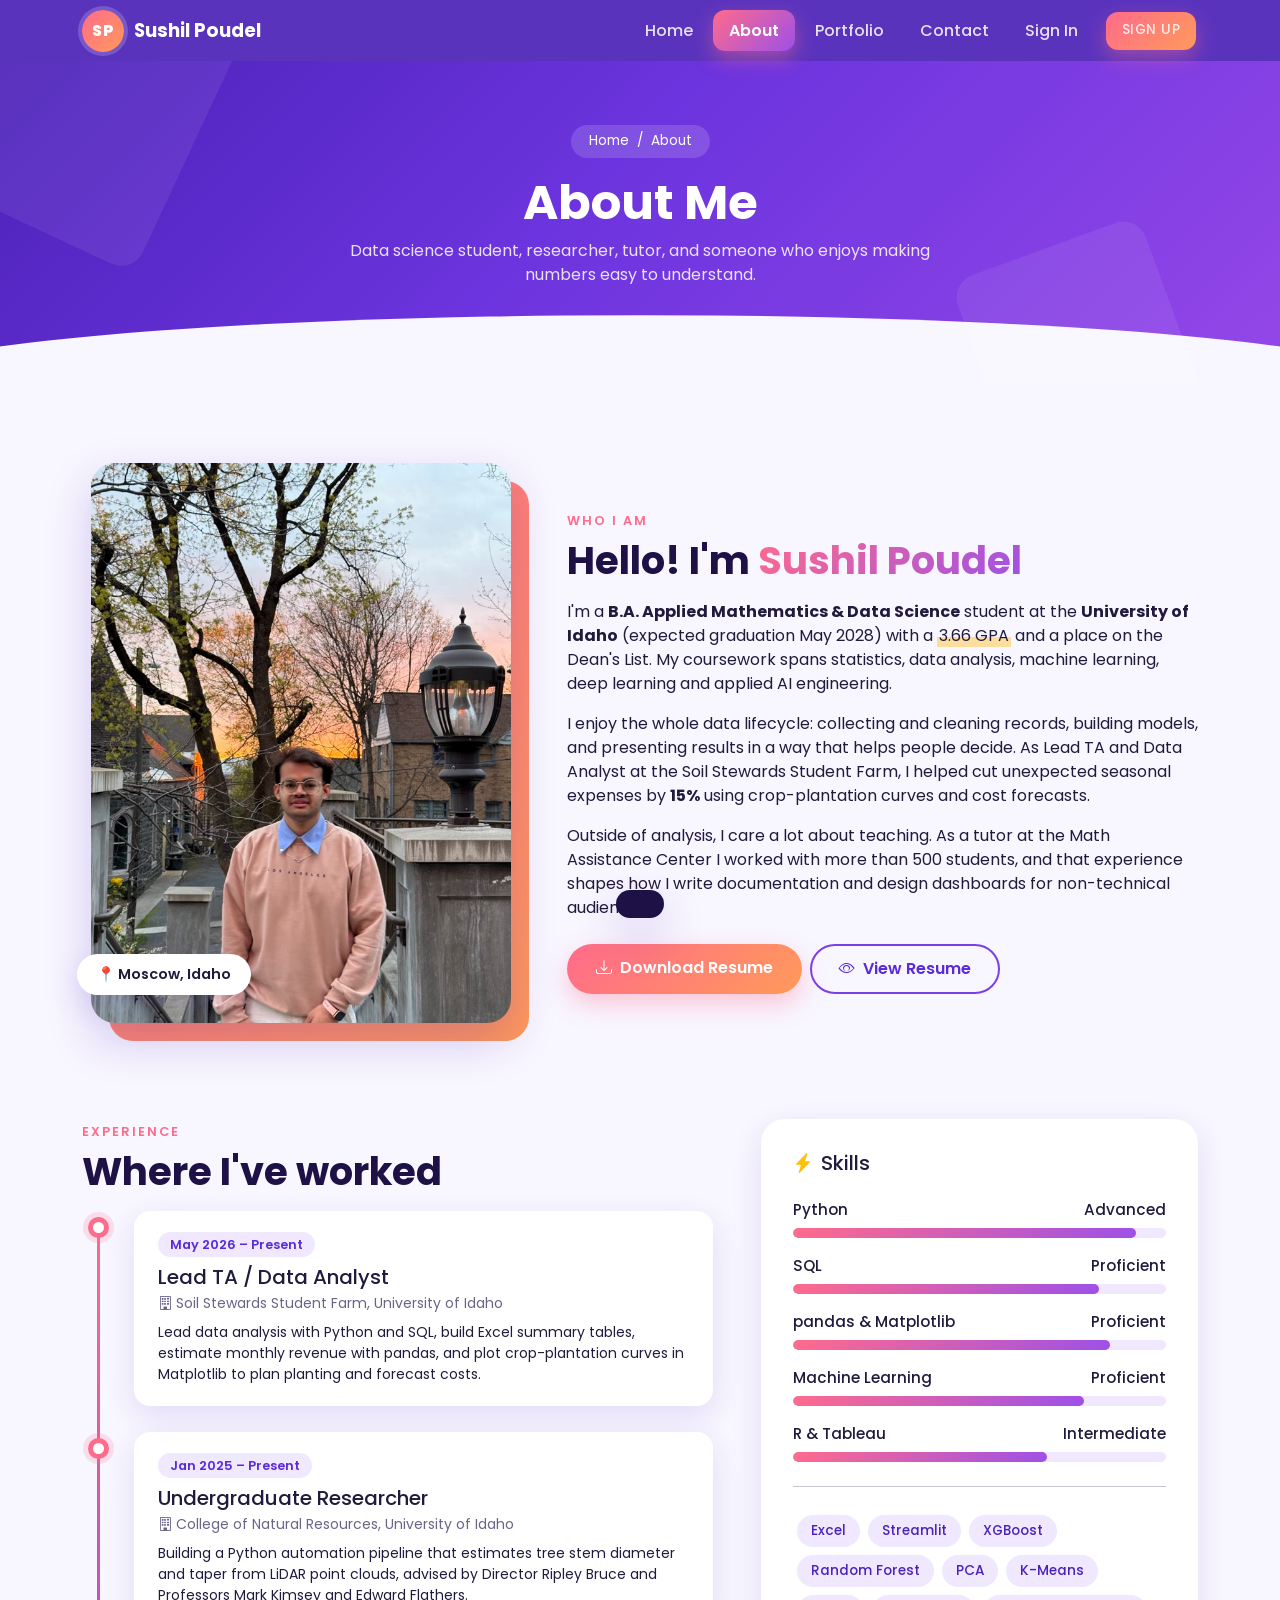
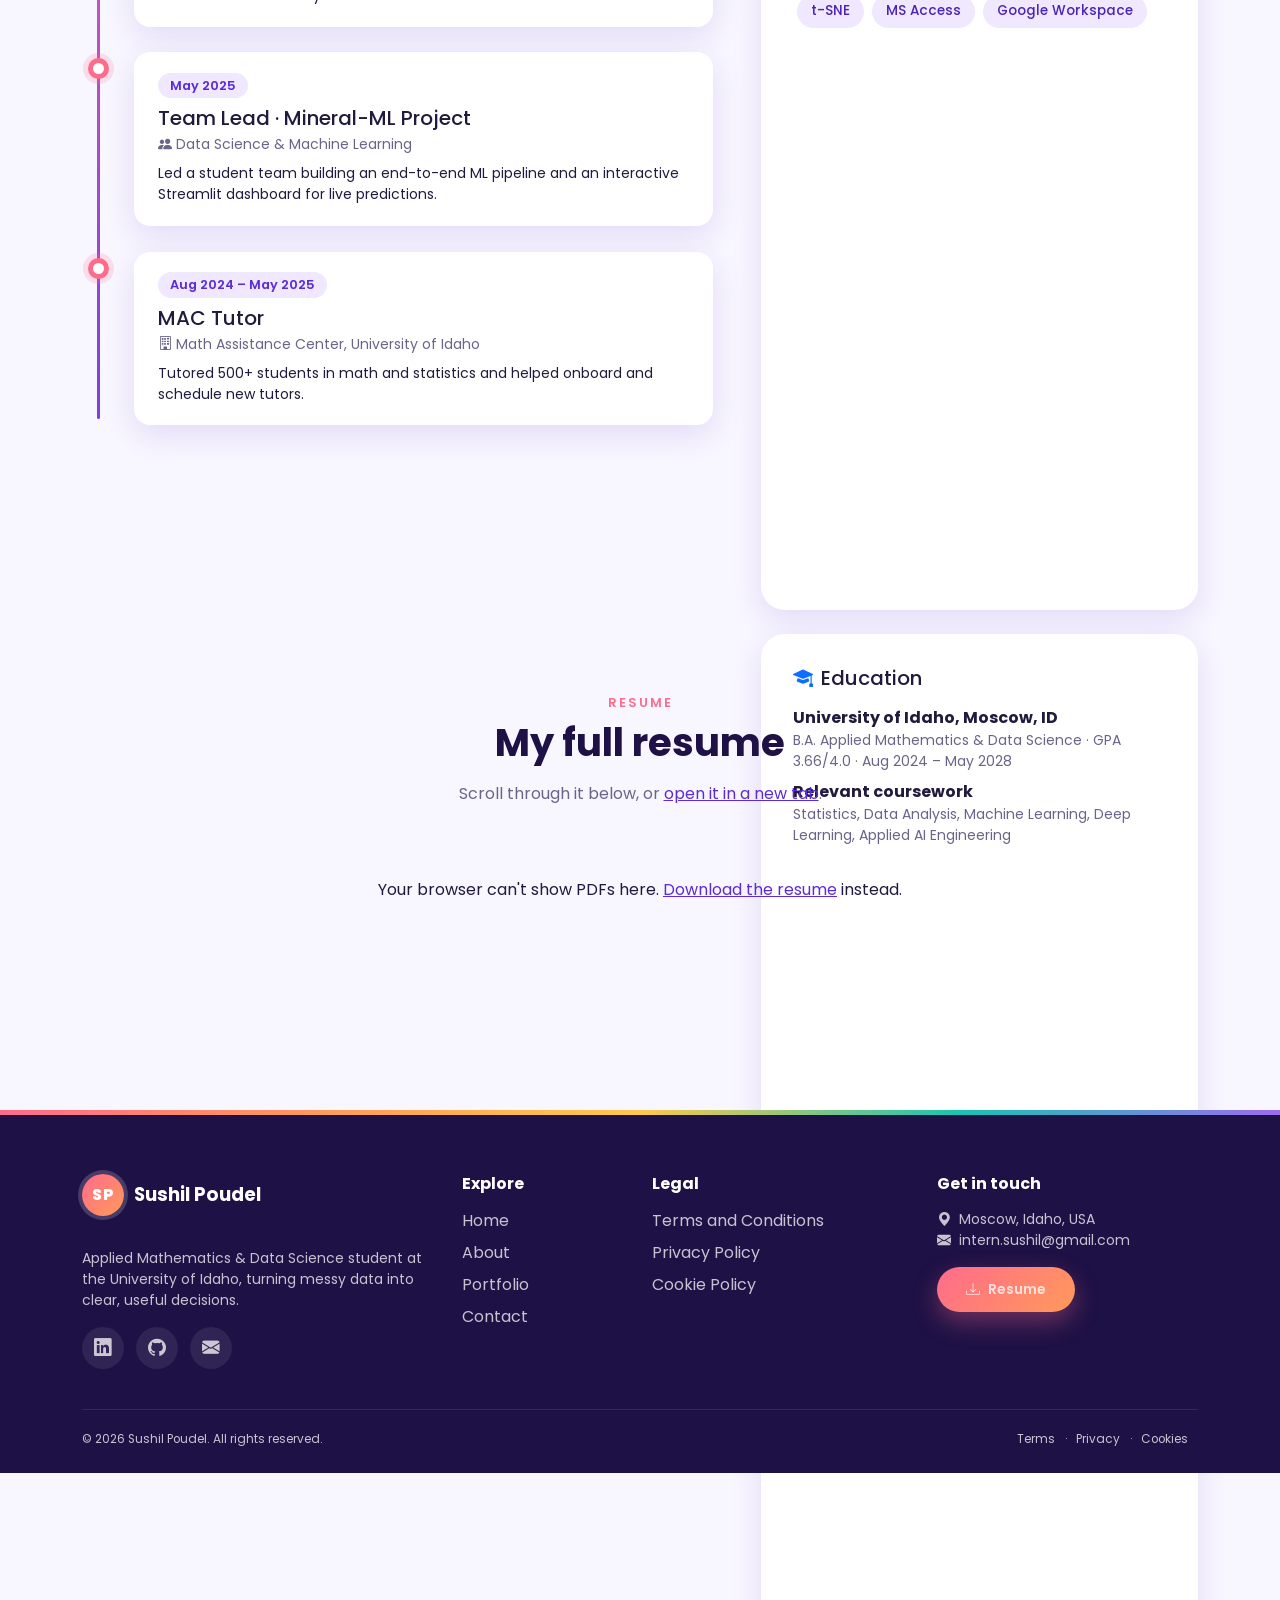
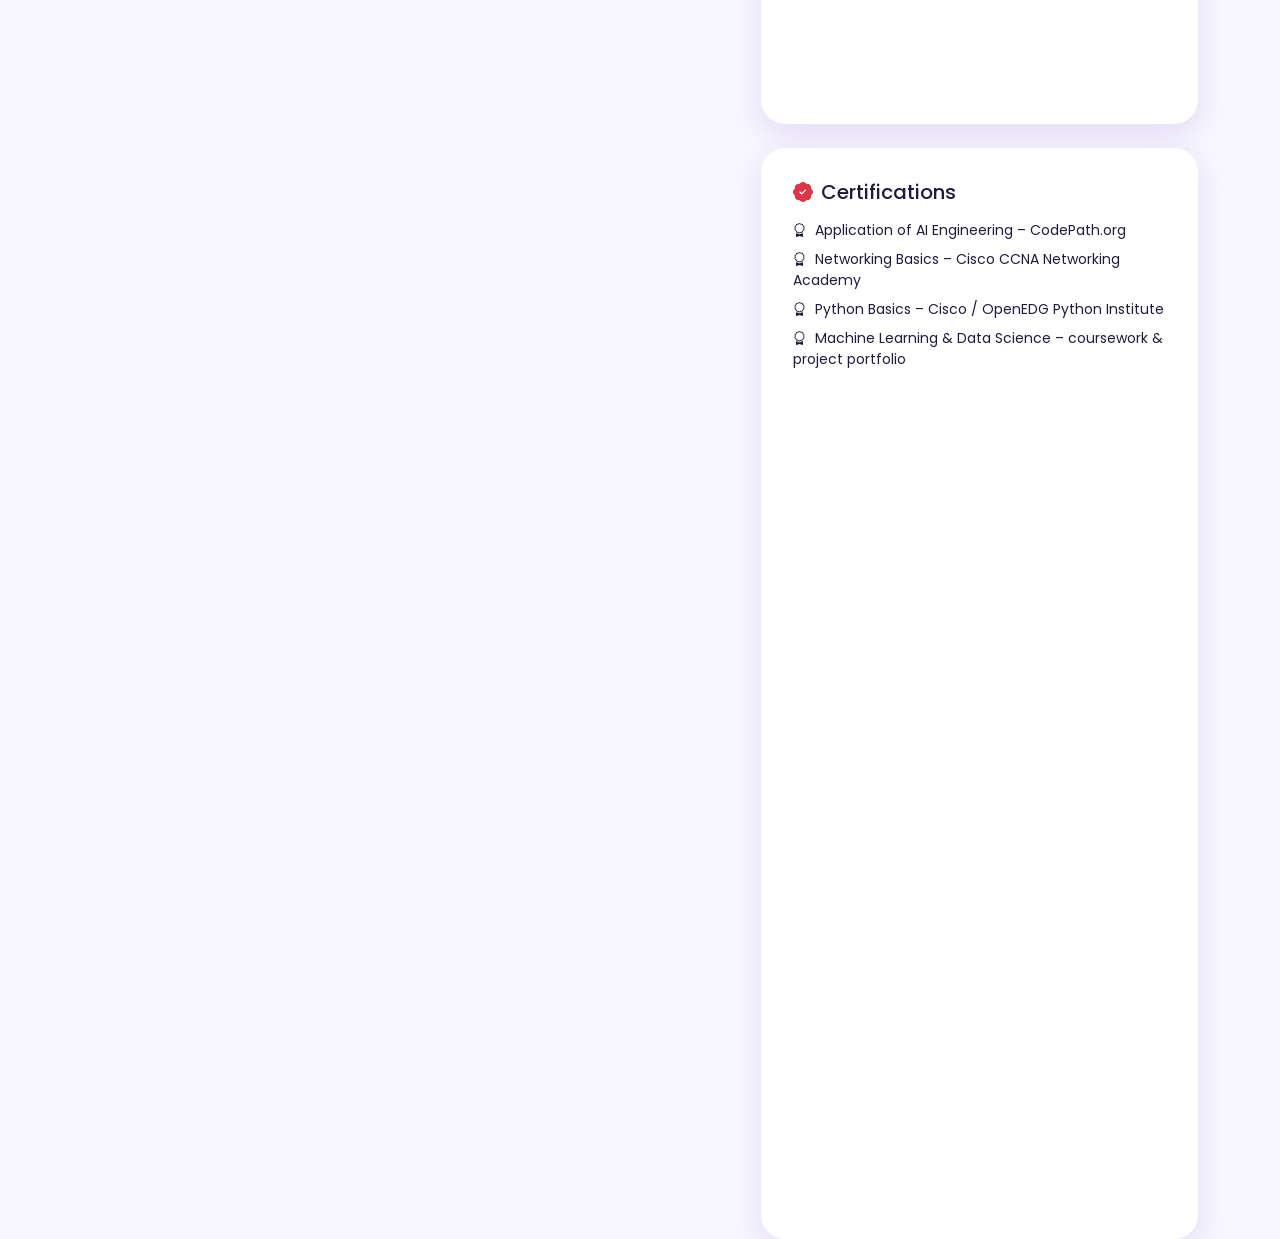
==== commit 9bd283fd: "Fix hosting issues and add proper favicons, link previews and 404 page - Replace the 401 KB profile." ====
--- a/about.html
+++ b/about.html
@@ -6,7 +6,22 @@
   <meta name="description" content="About Sushil Poudel: education, experience, skills and resume.">
   <meta name="author" content="Sushil Poudel">
   <title>About | Sushil Poudel</title>
-  <link rel="icon" href="images/profile.jpg">
+  <link rel="icon" type="image/png" sizes="32x32" href="images/favicon.png">
+  <link rel="apple-touch-icon" sizes="180x180" href="images/apple-touch-icon.png">
+  <link rel="canonical" href="https://sushilpoudel2005.github.io/portfolio-project-2/about.html">
+
+  <!-- Link preview (LinkedIn, Facebook, iMessage, Slack) -->
+  <meta property="og:type" content="website">
+  <meta property="og:url" content="https://sushilpoudel2005.github.io/portfolio-project-2/about.html">
+  <meta property="og:title" content="About | Sushil Poudel">
+  <meta property="og:description" content="About Sushil Poudel: education, experience, skills and resume.">
+  <meta property="og:image" content="https://sushilpoudel2005.github.io/portfolio-project-2/images/og-image.jpg">
+  <meta property="og:image:width" content="1200">
+  <meta property="og:image:height" content="630">
+  <meta name="twitter:card" content="summary_large_image">
+  <meta name="twitter:title" content="About | Sushil Poudel">
+  <meta name="twitter:description" content="About Sushil Poudel: education, experience, skills and resume.">
+  <meta name="twitter:image" content="https://sushilpoudel2005.github.io/portfolio-project-2/images/og-image.jpg">
   <link rel="preconnect" href="https://fonts.googleapis.com">
   <link rel="preconnect" href="https://fonts.gstatic.com" crossorigin>
   <link href="https://fonts.googleapis.com/css2?family=Poppins:wght@300;400;500;600;700;800&display=swap" rel="stylesheet">
@@ -55,7 +70,7 @@
         <div class="row align-items-center g-5">
           <div class="col-lg-5 reveal">
             <figure class="about-photo mx-auto" style="max-width:420px">
-              <img src="images/profile.jpg" alt="Sushil Poudel standing outdoors at sunset">
+              <img src="images/profile.jpg" alt="Sushil Poudel standing outdoors at sunset" width="675" height="900" loading="lazy" decoding="async">
               <figcaption>&#128205; Moscow, Idaho</figcaption>
             </figure>
           </div>
--- a/style.css
+++ b/style.css
@@ -517,6 +517,7 @@
 
 .about-photo img {
   width: 100%;
+  height: auto;
   border-radius: var(--radius-lg);
   box-shadow: var(--shadow-pop);
   position: relative;
